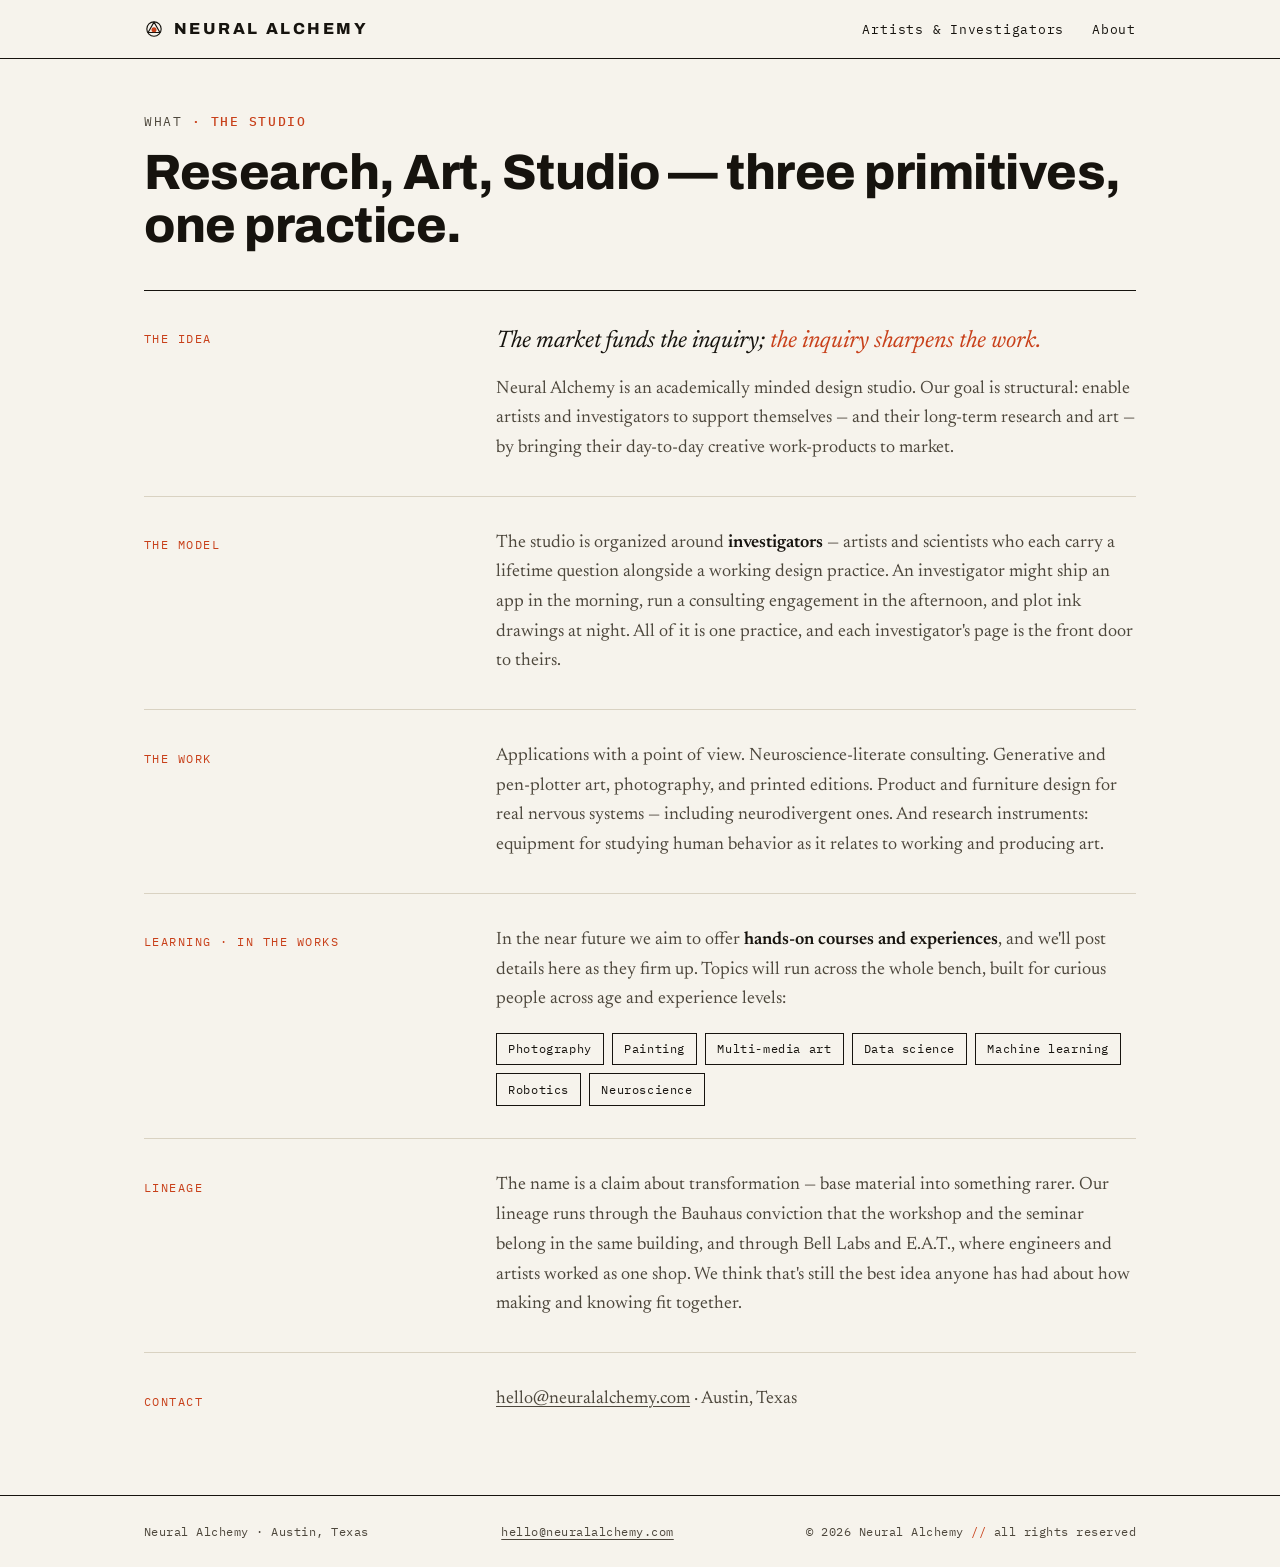
==== about/index.html @ 6a8fb928 "v2: simplified landing, squared-circle mark, Research/Art/Studio tagline Neuron drawing shelved (arc" ====
<!DOCTYPE html>
<html lang="en">
<head>
<meta charset="utf-8">
<meta name="viewport" content="width=device-width, initial-scale=1">
<title>About the Studio — Neural Alchemy</title>
<meta name="description" content="What Neural Alchemy is: an academically minded design studio where market-facing creative work funds long-term research and art. Courses and hands-on experiences coming.">
<link rel="preconnect" href="https://fonts.googleapis.com">
<link rel="preconnect" href="https://fonts.gstatic.com" crossorigin>
<link href="https://fonts.googleapis.com/css2?family=Archivo:wght@700;800&family=IBM+Plex+Mono:wght@400;500&family=Newsreader:ital,opsz,wght@0,6..72,400;0,6..72,600;1,6..72,400&display=swap" rel="stylesheet">
<link rel="stylesheet" href="../styles.css">
<link rel="icon" href="data:image/svg+xml,%3Csvg xmlns='http://www.w3.org/2000/svg' viewBox='0 0 32 32'%3E%3Crect width='32' height='32' fill='%23f6f3ec'/%3E%3Ccircle cx='16' cy='16' r='11.5' fill='none' stroke='%2316130e' stroke-width='1.8'/%3E%3Cpath d='M16 5 L6.5 21.5 L25.5 21.5 Z' fill='none' stroke='%2316130e' stroke-width='1.8' stroke-linejoin='round'/%3E%3Ccircle cx='16' cy='17.2' r='4' fill='%23c8401a'/%3E%3C/svg%3E">
</head>
<body>

<header>
  <div class="wrap masthead">
    <a class="wordmark" href="../">
      <svg viewBox="0 0 32 32" aria-hidden="true"><circle cx="16" cy="16" r="11.5" fill="none" stroke="#16130e" stroke-width="1.8"/><path d="M16 5 L6.5 21.5 L25.5 21.5 Z" fill="none" stroke="#16130e" stroke-width="1.8" stroke-linejoin="round"/><circle cx="16" cy="17.2" r="4" fill="#c8401a"/></svg>
      Neural Alchemy
    </a>
    <nav class="site">
      <a href="../investigators/">Artists &amp; Investigators</a>
      <a href="./" aria-current="page">About</a>
    </nav>
  </div>
</header>

<main class="wrap">
  <div class="page-title">
    <p class="kicker">What <b>· The Studio</b></p>
    <h1>Research, Art, Studio — three primitives, one practice.</h1>
  </div>

  <div class="cv-row">
    <p class="cv-label">The Idea</p>
    <div class="cv-body">
      <p class="pursuit">The market funds the inquiry; <em>the inquiry sharpens the work.</em></p>
      <p>Neural Alchemy is an academically minded design studio. Our goal is structural:
      enable artists and investigators to support themselves — and their long-term research
      and art — by bringing their day-to-day creative work-products to market.</p>
    </div>
  </div>

  <div class="cv-row">
    <p class="cv-label">The Model</p>
    <div class="cv-body">
      <p>The studio is organized around <strong>investigators</strong> — artists and
      scientists who each carry a lifetime question alongside a working design practice.
      An investigator might ship an app in the morning, run a consulting engagement in the
      afternoon, and plot ink drawings at night. All of it is one practice, and each
      investigator's page is the front door to theirs.</p>
    </div>
  </div>

  <div class="cv-row">
    <p class="cv-label">The Work</p>
    <div class="cv-body">
      <p>Applications with a point of view. Neuroscience-literate consulting. Generative
      and pen-plotter art, photography, and printed editions. Product and furniture design
      for real nervous systems — including neurodivergent ones. And research instruments:
      equipment for studying human behavior as it relates to working and producing art.</p>
    </div>
  </div>

  <div class="cv-row">
    <p class="cv-label">Learning · In the Works</p>
    <div class="cv-body">
      <p>In the near future we aim to offer <strong>hands-on courses and
      experiences</strong>, and we'll post details here as they firm up. Topics will run
      across the whole bench, built for curious people across age and experience levels:</p>
      <ul class="topics">
        <li>Photography</li>
        <li>Painting</li>
        <li>Multi-media art</li>
        <li>Data science</li>
        <li>Machine learning</li>
        <li>Robotics</li>
        <li>Neuroscience</li>
      </ul>
    </div>
  </div>

  <div class="cv-row">
    <p class="cv-label">Lineage</p>
    <div class="cv-body">
      <p>The name is a claim about transformation — base material into something rarer.
      Our lineage runs through the Bauhaus conviction that the workshop and the seminar
      belong in the same building, and through Bell Labs and E.A.T., where engineers and
      artists worked as one shop. We think that's still the best idea anyone has had about
      how making and knowing fit together.</p>
    </div>
  </div>

  <div class="cv-row">
    <p class="cv-label">Contact</p>
    <div class="cv-body">
      <p><a href="mailto:hello@neuralalchemy.com">hello@neuralalchemy.com</a> · Austin, Texas</p>
    </div>
  </div>
</main>

<footer>
  <div class="wrap foot-grid">
    <span>Neural Alchemy · Austin, Texas</span>
    <a href="mailto:hello@neuralalchemy.com">hello@neuralalchemy.com</a>
    <span>© 2026 Neural Alchemy <span class="sig">//</span> all rights reserved</span>
  </div>
</footer>

</body>
</html>
---- styles.css ----
/* Neural Alchemy — Research, Art, Studio
   Three primitives, one whole: circle / triangle / square.
   Paper, ink, one vermilion accent. Grotesque display, serif body, mono labels. */

:root {
  --paper: #f6f3ec;
  --paper-deep: #efeadf;
  --ink: #16130e;
  --ink-soft: #4d473c;
  --rule: #d9d2c2;
  --accent: #c8401a;
  --cobalt: #1f3a93;
  --max: 1040px;
  --serif: "Newsreader", Georgia, "Times New Roman", serif;
  --sans: "Archivo", "Helvetica Neue", Arial, sans-serif;
  --mono: "IBM Plex Mono", "SF Mono", Menlo, monospace;
}

* { margin: 0; padding: 0; box-sizing: border-box; }

html { scroll-behavior: smooth; }

body {
  background: var(--paper);
  color: var(--ink);
  font-family: var(--serif);
  font-size: 1.125rem;
  line-height: 1.65;
  -webkit-font-smoothing: antialiased;
  min-height: 100vh;
  display: flex;
  flex-direction: column;
}

main { flex: 1; }

.wrap {
  max-width: var(--max);
  margin: 0 auto;
  padding-inline: 1.5rem;
  width: 100%;
}

a { color: inherit; text-decoration-thickness: 1px; text-underline-offset: 3px; }
a:hover { color: var(--accent); }

::selection { background: var(--accent); color: var(--paper); }

/* ---------- header (interior pages) ---------- */

header { border-bottom: 1px solid var(--ink); }

.masthead {
  display: flex;
  align-items: center;
  justify-content: space-between;
  gap: 1rem;
  padding-block: 1rem;
  flex-wrap: wrap;
}

.wordmark {
  font-family: var(--sans);
  font-weight: 800;
  font-size: 1rem;
  letter-spacing: 0.16em;
  text-transform: uppercase;
  text-decoration: none;
  display: inline-flex;
  align-items: center;
  gap: 0.6rem;
}

.wordmark svg { width: 20px; height: 20px; display: block; }

nav.site {
  font-family: var(--mono);
  font-size: 0.8rem;
  letter-spacing: 0.06em;
  display: flex;
  gap: 1.75rem;
}

nav.site a { text-decoration: none; }

/* ---------- landing ---------- */

.landing-hero {
  display: flex;
  flex-direction: column;
  align-items: center;
  text-align: center;
  padding-block: clamp(3rem, 9vh, 6rem) 3rem;
}

.mark {
  width: clamp(130px, 20vw, 178px);
  height: auto;
  display: block;
}

.landing-hero h1 {
  font-family: var(--sans);
  font-weight: 800;
  font-size: clamp(2.3rem, 6.5vw, 3.9rem);
  letter-spacing: 0.06em;
  text-transform: uppercase;
  line-height: 1.05;
  margin-top: 2.2rem;
}

.tagline {
  font-family: var(--mono);
  font-size: clamp(0.85rem, 2vw, 1.02rem);
  letter-spacing: 0.34em;
  text-transform: uppercase;
  color: var(--ink);
  margin-top: 1.1rem;
}

.tagline .c { color: var(--accent); }

.landing-copy {
  max-width: 33em;
  margin-top: 2.6rem;
  font-size: 1.15rem;
  color: var(--ink-soft);
  text-wrap: pretty;
}

.landing-copy a { color: var(--ink); }
.landing-copy a:hover { color: var(--accent); }

/* ---------- index links ---------- */

.index-links {
  width: min(560px, 100%);
  margin-top: 3rem;
  border-top: 1px solid var(--ink);
}

.index-links a {
  display: flex;
  align-items: baseline;
  gap: 1.1rem;
  padding: 1.05rem 0.75rem;
  border-bottom: 1px solid var(--ink);
  text-decoration: none;
  text-align: left;
}

.index-links a:hover { background: var(--paper-deep); }

.index-links .num {
  font-family: var(--mono);
  font-size: 0.75rem;
  color: var(--accent);
}

.index-links .label {
  font-family: var(--sans);
  font-weight: 700;
  font-size: 1.02rem;
  letter-spacing: 0.02em;
  flex: 1;
}

.index-links .hint {
  font-family: var(--mono);
  font-size: 0.72rem;
  color: var(--ink-soft);
  letter-spacing: 0.08em;
  text-transform: uppercase;
}

.index-links .arrow { font-family: var(--mono); color: var(--accent); }

/* ---------- interior pages ---------- */

.kicker {
  font-family: var(--mono);
  font-size: 0.8rem;
  letter-spacing: 0.12em;
  text-transform: uppercase;
  color: var(--ink-soft);
}

.kicker b { color: var(--accent); font-weight: 500; }

.page-title { padding-block: 3.2rem 2.4rem; border-bottom: 1px solid var(--ink); }

.page-title h1 {
  font-family: var(--sans);
  font-weight: 800;
  font-size: clamp(2rem, 4.5vw, 3.1rem);
  line-height: 1.06;
  letter-spacing: -0.01em;
  margin-top: 0.9rem;
}

.page-title .sub {
  font-family: var(--mono);
  font-size: 0.75rem;
  letter-spacing: 0.1em;
  text-transform: uppercase;
  color: var(--ink-soft);
  margin-top: 0.9rem;
}

.crumb {
  font-family: var(--mono);
  font-size: 0.78rem;
  padding-top: 1.4rem;
  display: inline-block;
}

/* rows: label | body */

.cv-row {
  display: grid;
  grid-template-columns: minmax(0, 4fr) minmax(0, 8fr);
  gap: 2rem;
  padding-block: 2rem;
  border-bottom: 1px solid var(--rule);
}

.cv-row:last-of-type { border-bottom: none; }

.cv-label {
  font-family: var(--mono);
  font-size: 0.78rem;
  letter-spacing: 0.12em;
  text-transform: uppercase;
  color: var(--accent);
  padding-top: 0.35rem;
}

.cv-body { max-width: 40em; color: var(--ink-soft); }
.cv-body p + p { margin-top: 1rem; }
.cv-body strong { color: var(--ink); font-weight: 600; }

.pursuit {
  font-size: clamp(1.2rem, 2.2vw, 1.5rem);
  line-height: 1.5;
  font-style: italic;
  color: var(--ink);
}

.pursuit em { color: var(--accent); font-style: inherit; }

/* topic chips (About → Learning) */

.topics {
  list-style: none;
  display: flex;
  flex-wrap: wrap;
  gap: 0.5rem;
  margin-top: 1.1rem;
}

.topics li {
  font-family: var(--mono);
  font-size: 0.75rem;
  letter-spacing: 0.05em;
  border: 1px solid var(--ink);
  padding: 0.35rem 0.7rem;
  color: var(--ink);
  background: var(--paper);
}

/* ---------- people ---------- */

.person {
  display: grid;
  grid-template-columns: minmax(0, 5fr) minmax(0, 7fr);
  gap: 2rem;
  border-bottom: 1px solid var(--rule);
  padding-block: 1.8rem;
}

.person-name {
  font-family: var(--sans);
  font-weight: 800;
  font-size: 1.45rem;
  letter-spacing: -0.01em;
  line-height: 1.15;
}

.person-name a { text-decoration: none; }
.person-name a:hover { color: var(--accent); }

.person-role {
  font-family: var(--mono);
  font-size: 0.75rem;
  letter-spacing: 0.1em;
  text-transform: uppercase;
  color: var(--ink-soft);
  margin-top: 0.5rem;
}

.person-blurb { color: var(--ink-soft); max-width: 36em; font-size: 1.05rem; }

.person-link {
  font-family: var(--mono);
  font-size: 0.8rem;
  display: inline-block;
  margin-top: 0.9rem;
}

.vacancy {
  padding-block: 1.5rem 0.5rem;
  font-family: var(--mono);
  font-size: 0.8rem;
  color: var(--ink-soft);
  letter-spacing: 0.04em;
}

.note {
  font-family: var(--mono);
  font-size: 0.8rem;
  letter-spacing: 0.06em;
  color: var(--ink-soft);
  border: 1px dashed var(--rule);
  padding: 0.9rem 1.1rem;
  margin-top: 1.6rem;
  display: inline-block;
}

/* ---------- footer ---------- */

footer { border-top: 1px solid var(--ink); margin-top: 3rem; }

.foot-grid {
  display: flex;
  justify-content: space-between;
  gap: 1.5rem;
  flex-wrap: wrap;
  font-family: var(--mono);
  font-size: 0.78rem;
  color: var(--ink-soft);
  letter-spacing: 0.04em;
  padding-block: 1.6rem;
}

.foot-grid .sig { color: var(--accent); }

.landing footer { margin-top: 2rem; }

/* ---------- responsive ---------- */

@media (max-width: 720px) {
  .person, .cv-row { grid-template-columns: 1fr; gap: 0.8rem; }
  nav.site { gap: 1.1rem; }
  .index-links .hint { display: none; }
}
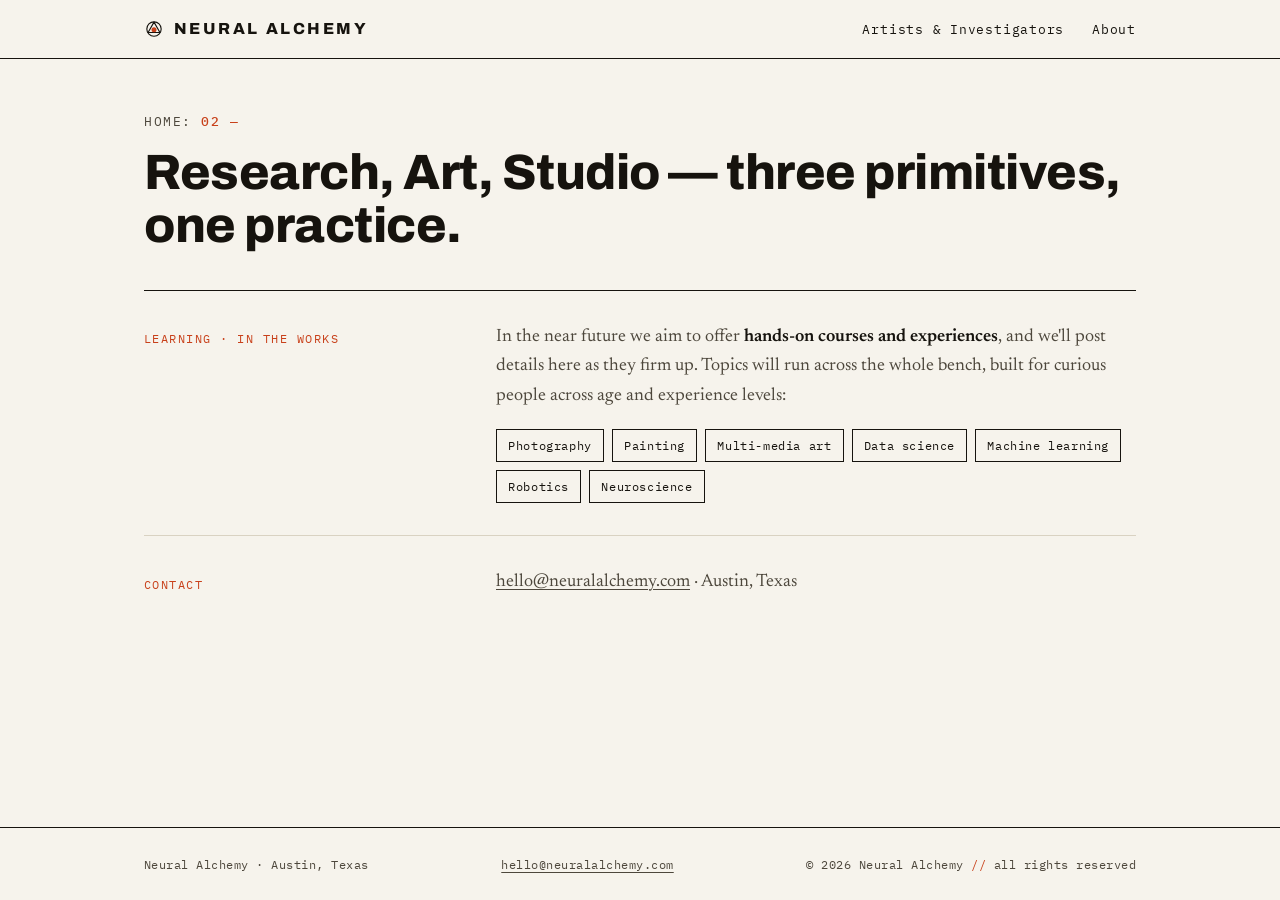
==== commit e2c8f6bd: "Sparsify: About reduced to Learning + Contact; kickers unified to HOME: NN; commas to bullets in tag" ====
--- a/about/index.html
+++ b/about/index.html
@@ -28,39 +28,8 @@
 
 <main class="wrap">
   <div class="page-title">
-    <p class="kicker">What <b>· The Studio</b></p>
+    <p class="kicker">Home: <b>02 —</b></p>
     <h1>Research, Art, Studio — three primitives, one practice.</h1>
-  </div>
-
-  <div class="cv-row">
-    <p class="cv-label">The Idea</p>
-    <div class="cv-body">
-      <p class="pursuit">The market funds the inquiry; <em>the inquiry sharpens the work.</em></p>
-      <p>Neural Alchemy is an academically minded design studio. Our goal is structural:
-      enable artists and investigators to support themselves — and their long-term research
-      and art — by bringing their day-to-day creative work-products to market.</p>
-    </div>
-  </div>
-
-  <div class="cv-row">
-    <p class="cv-label">The Model</p>
-    <div class="cv-body">
-      <p>The studio is organized around <strong>investigators</strong> — artists and
-      scientists who each carry a lifetime question alongside a working design practice.
-      An investigator might ship an app in the morning, run a consulting engagement in the
-      afternoon, and plot ink drawings at night. All of it is one practice, and each
-      investigator's page is the front door to theirs.</p>
-    </div>
-  </div>
-
-  <div class="cv-row">
-    <p class="cv-label">The Work</p>
-    <div class="cv-body">
-      <p>Applications with a point of view. Neuroscience-literate consulting. Generative
-      and pen-plotter art, photography, and printed editions. Product and furniture design
-      for real nervous systems — including neurodivergent ones. And research instruments:
-      equipment for studying human behavior as it relates to working and producing art.</p>
-    </div>
   </div>
 
   <div class="cv-row">
@@ -82,17 +51,6 @@
   </div>
 
   <div class="cv-row">
-    <p class="cv-label">Lineage</p>
-    <div class="cv-body">
-      <p>The name is a claim about transformation — base material into something rarer.
-      Our lineage runs through the Bauhaus conviction that the workshop and the seminar
-      belong in the same building, and through Bell Labs and E.A.T., where engineers and
-      artists worked as one shop. We think that's still the best idea anyone has had about
-      how making and knowing fit together.</p>
-    </div>
-  </div>
-
-  <div class="cv-row">
     <p class="cv-label">Contact</p>
     <div class="cv-body">
       <p><a href="mailto:hello@neuralalchemy.com">hello@neuralalchemy.com</a> · Austin, Texas</p>
--- a/styles.css
+++ b/styles.css
@@ -73,6 +73,10 @@
 
 .wordmark svg { width: 20px; height: 20px; display: block; }
 
+.slash { color: var(--accent); }
+
+.person-role.informal { text-transform: none; letter-spacing: 0.04em; }
+
 nav.site {
   font-family: var(--mono);
   font-size: 0.8rem;
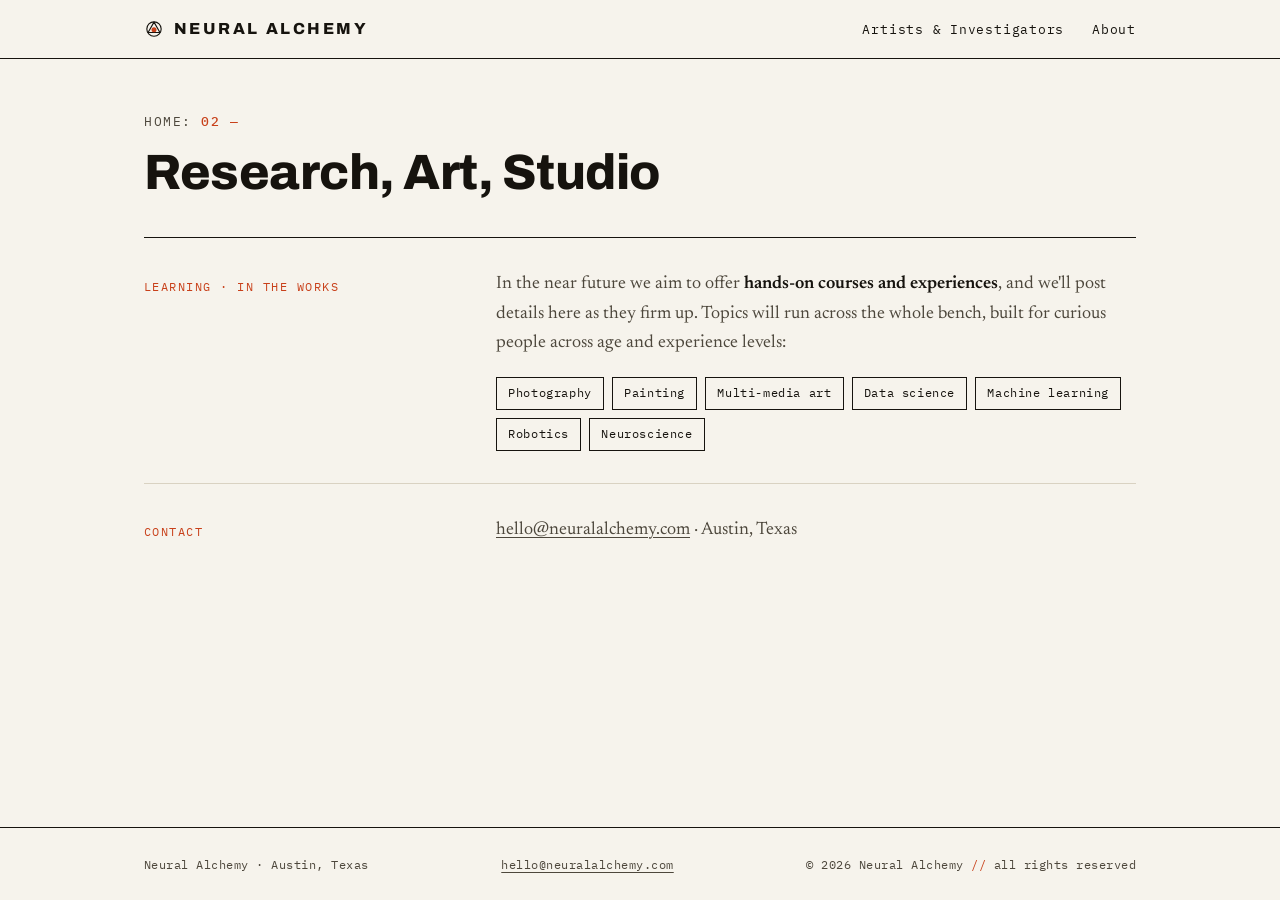
==== commit 3d37dc80: "Update index.html" ====
--- a/about/index.html
+++ b/about/index.html
@@ -29,7 +29,7 @@
 <main class="wrap">
   <div class="page-title">
     <p class="kicker">Home: <b>02 —</b></p>
-    <h1>Research, Art, Studio — three primitives, one practice.</h1>
+    <h1>Research, Art, Studio</h1>
   </div>
 
   <div class="cv-row">
